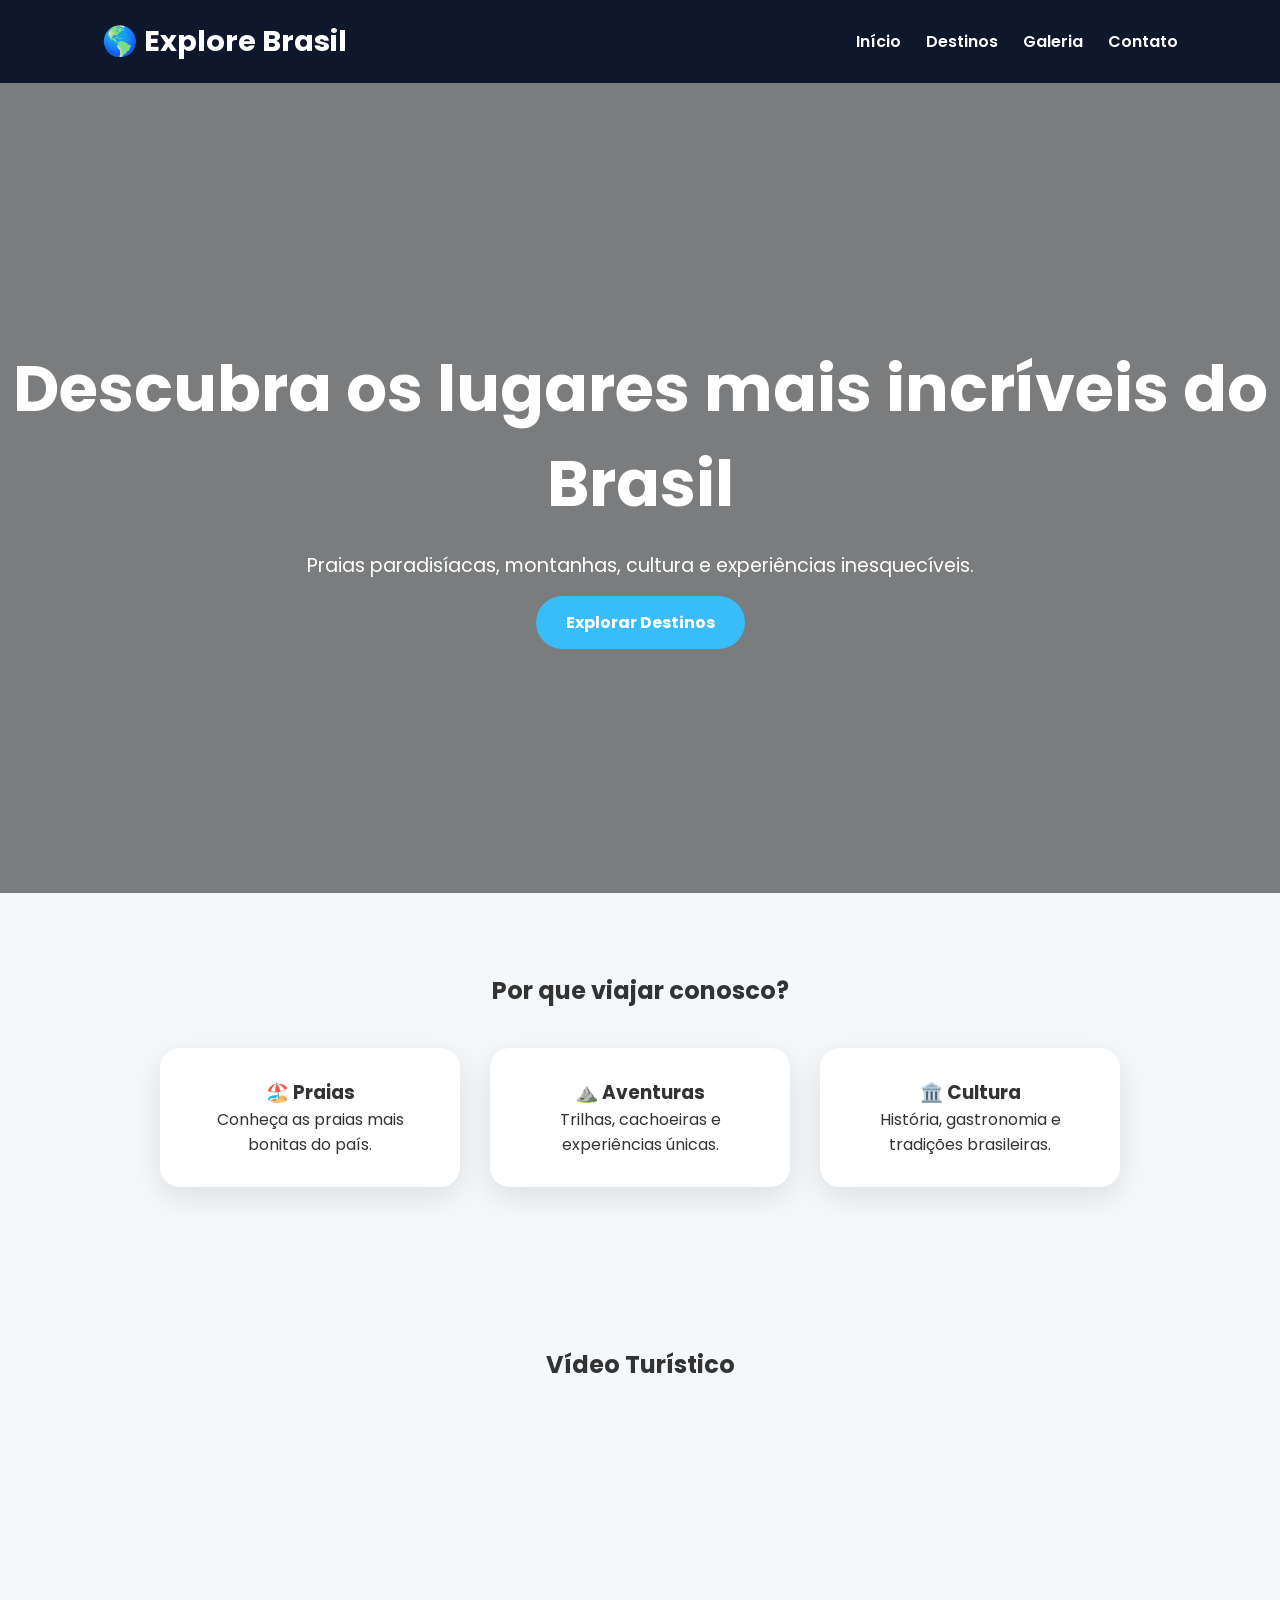
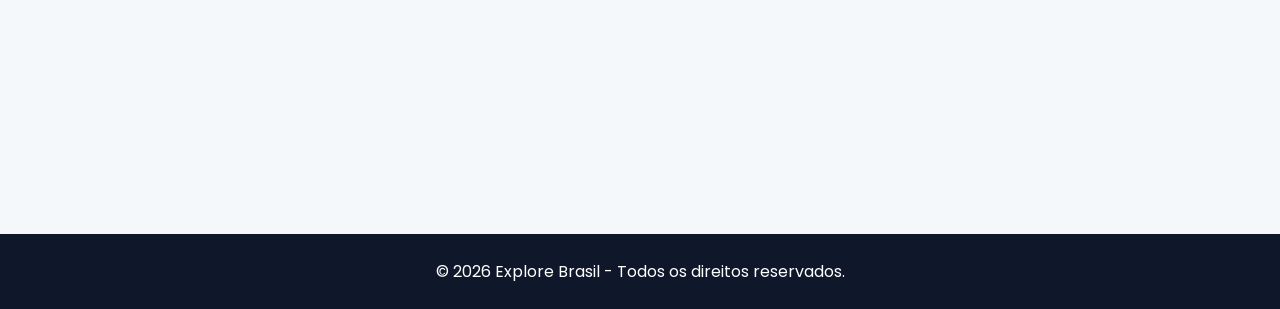
==== index.html @ 4d249170 "Add files via upload" ====
<!DOCTYPE html>
<html lang="pt-br">
<head>
<meta charset="UTF-8">
<meta name="viewport" content="width=device-width, initial-scale=1.0">
<title>Explore Brasil</title>

<link rel="stylesheet" href="style.css">

<link href="https://fonts.googleapis.com/css2?family=Poppins:wght@300;400;600;700&display=swap" rel="stylesheet">
</head>

<body>

<header>
    <div class="logo">🌎 Explore Brasil</div>

    <nav>
        <a href="index.html">Início</a>
        <a href="destinos.html">Destinos</a>
        <a href="galeria.html">Galeria</a>
        <a href="contato.html">Contato</a>
    </nav>
</header>

<section class="hero">

    <div class="hero-content">

        <h1>Descubra os lugares mais incríveis do Brasil</h1>

        <p>
            Praias paradisíacas, montanhas, cultura e experiências inesquecíveis.
        </p>

        <a href="destinos.html" class="btn">
            Explorar Destinos
        </a>

    </div>

</section>

<section class="sobre">

<h2>Por que viajar conosco?</h2>

<div class="cards">

<div class="card">
<h3>🏖️ Praias</h3>
<p>Conheça as praias mais bonitas do país.</p>
</div>

<div class="card">
<h3>⛰️ Aventuras</h3>
<p>Trilhas, cachoeiras e experiências únicas.</p>
</div>

<div class="card">
<h3>🏛️ Cultura</h3>
<p>História, gastronomia e tradições brasileiras.</p>
</div>

</div>

</section>

<section class="video">

<h2>Vídeo Turístico</h2>

<iframe width="560" height="315" src="https://www.youtube.com/embed/yeukgKerfqM?si=T_eEoONaSWEm8GlH" title="YouTube video player" frameborder="0" 
allow="accelerometer; autoplay; clipboard-write; encrypted-media; gyroscope; picture-in-picture; web-share" referrerpolicy="strict-origin-when-cross-origin" allowfullscreen></iframe>

</section>

<footer>
<p>© 2026 Explore Brasil - Todos os direitos reservados.</p>
</footer>

</body>
</html>
---- style.css ----
*{
margin:0;
padding:0;
box-sizing:border-box;
font-family:'Poppins',sans-serif;
}

body{
background:#f4f8fb;
color:#333;
}

header{
background:#0f172a;
padding:20px 8%;
display:flex;
justify-content:space-between;
align-items:center;
position:sticky;
top:0;
}

.logo{
font-size:1.8rem;
font-weight:700;
color:white;
}

nav{
display:flex;
gap:25px;
}

nav a{
color:white;
text-decoration:none;
font-weight:600;
transition:.3s;
}

nav a:hover{
color:#38bdf8;
}

.hero{
height:90vh;
background:linear-gradient(rgba(0,0,0,.5),rgba(0,0,0,.5)),
url('https://images.unsplash.com/photo-1507525428034-b723cf961d3e');
background-size:cover;
background-position:center;
display:flex;
justify-content:center;
align-items:center;
text-align:center;
color:white;
}

.hero h1{
font-size:4rem;
margin-bottom:20px;
}

.hero p{
font-size:1.2rem;
margin-bottom:30px;
}

.btn{
background:#38bdf8;
padding:15px 30px;
border-radius:30px;
text-decoration:none;
color:white;
font-weight:bold;
}

.btn:hover{
background:#0284c7;
}

.sobre,
.video,
.pagina{
padding:80px 8%;
text-align:center;
}

.cards{
display:flex;
gap:30px;
justify-content:center;
margin-top:40px;
flex-wrap:wrap;
}

.card{
background:white;
padding:30px;
width:300px;
border-radius:20px;
box-shadow:0 10px 30px rgba(0,0,0,.1);
transition:.3s;
}

.card:hover{
transform:translateY(-10px);
}

.galeria{
display:flex;
gap:20px;
justify-content:center;
flex-wrap:wrap;
}

.galeria img{
width:350px;
height:250px;
object-fit:cover;
border-radius:20px;
}

form{
max-width:600px;
margin:auto;
display:flex;
flex-direction:column;
gap:15px;
}

input,
textarea{
padding:15px;
border:1px solid #ddd;
border-radius:10px;
}

button{
padding:15px;
background:#38bdf8;
border:none;
border-radius:10px;
color:white;
font-size:1rem;
cursor:pointer;
}

button:hover{
background:#0284c7;
}

footer{
background:#0f172a;
color:white;
text-align:center;
padding:25px;
margin-top:50px;
}
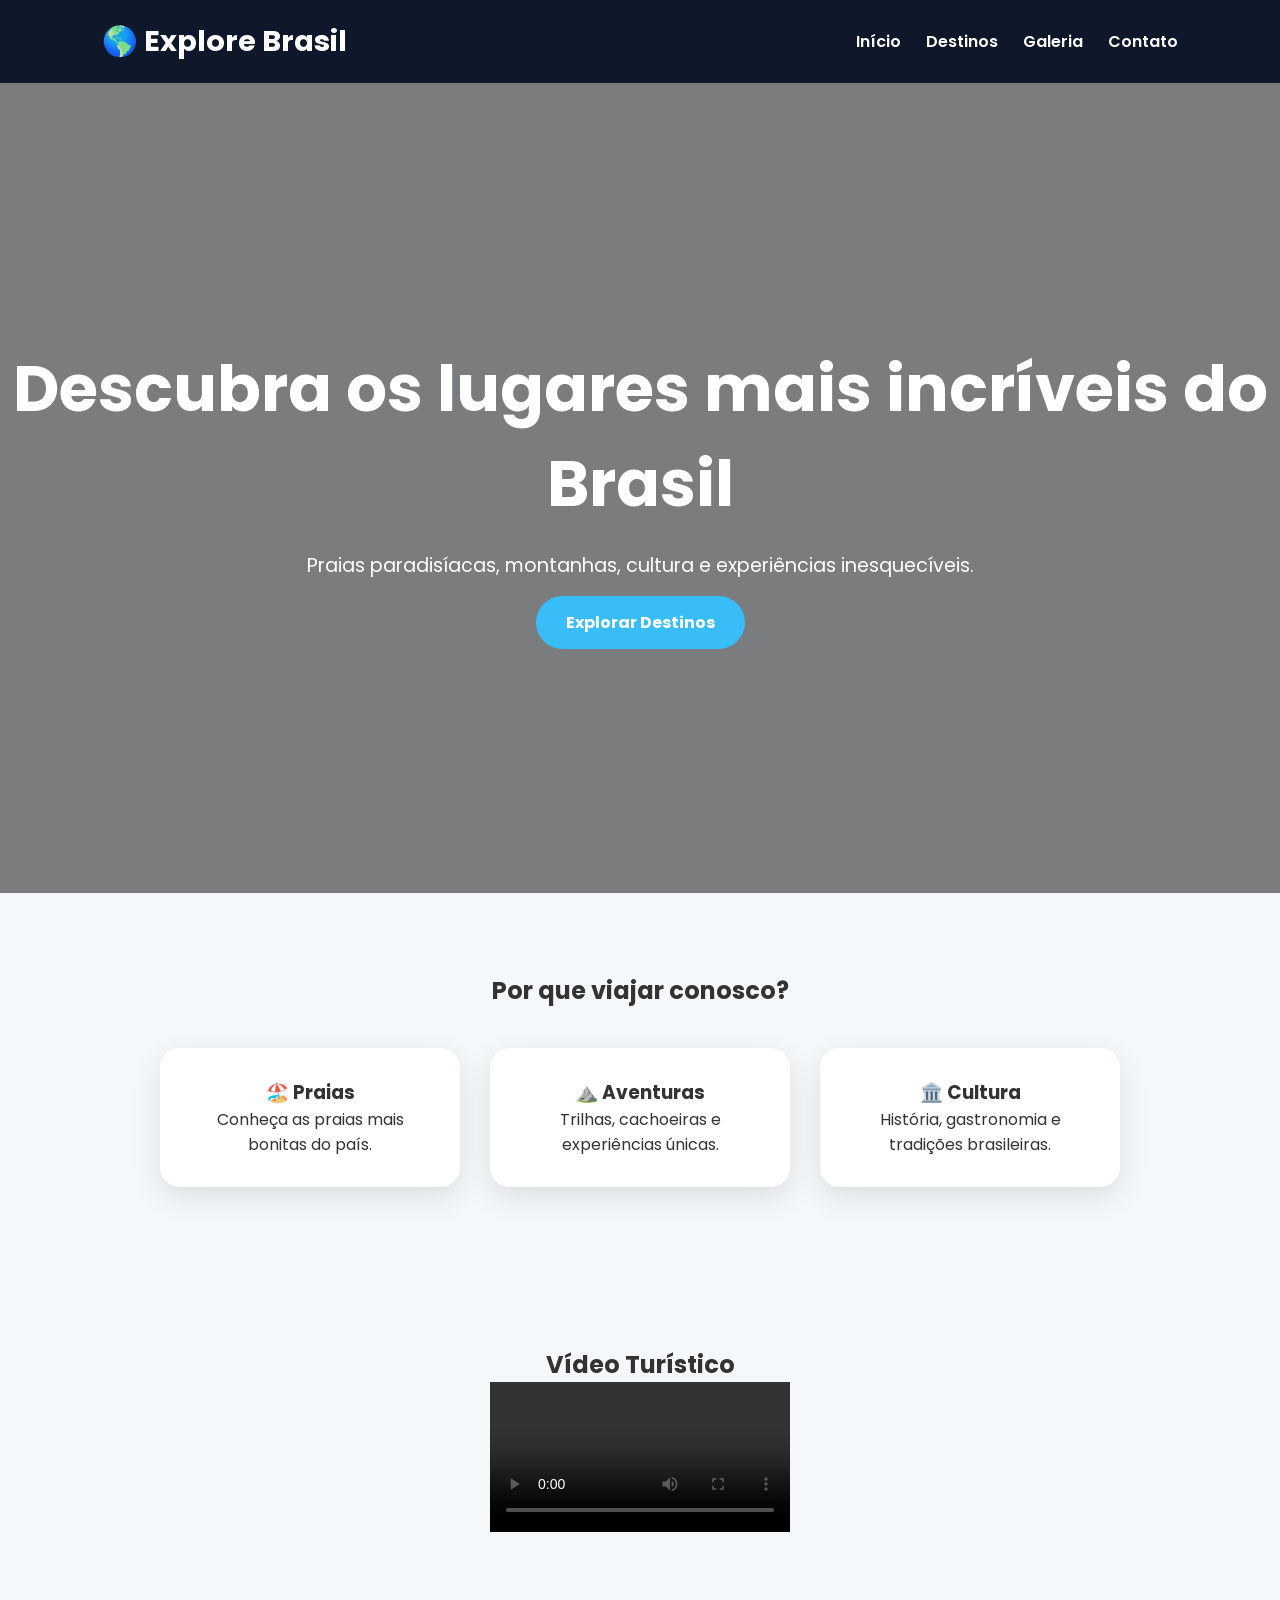
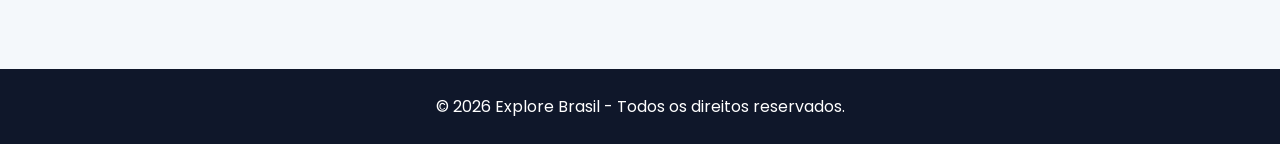
==== commit 82c0214a: "Add files via upload" ====
--- a/index.html
+++ b/index.html
@@ -70,9 +70,9 @@
 
 <h2>Vídeo Turístico</h2>
 
-<iframe width="560" height="315" src="https://www.youtube.com/embed/yeukgKerfqM?si=T_eEoONaSWEm8GlH" title="YouTube video player" frameborder="0" 
-allow="accelerometer; autoplay; clipboard-write; encrypted-media; gyroscope; picture-in-picture; web-share" referrerpolicy="strict-origin-when-cross-origin" allowfullscreen></iframe>
-
+<video src="./Travel to Brazil  Cinematic Video - Maor Benezri (720p, h264, youtube).mp4" controls>
+  
+</video>
 </section>
 
 <footer>
--- a/style.css
+++ b/style.css
@@ -108,7 +108,7 @@
 
 .galeria{
 display:flex;
-gap:20px;
+gap:40px;
 justify-content:center;
 flex-wrap:wrap;
 }
